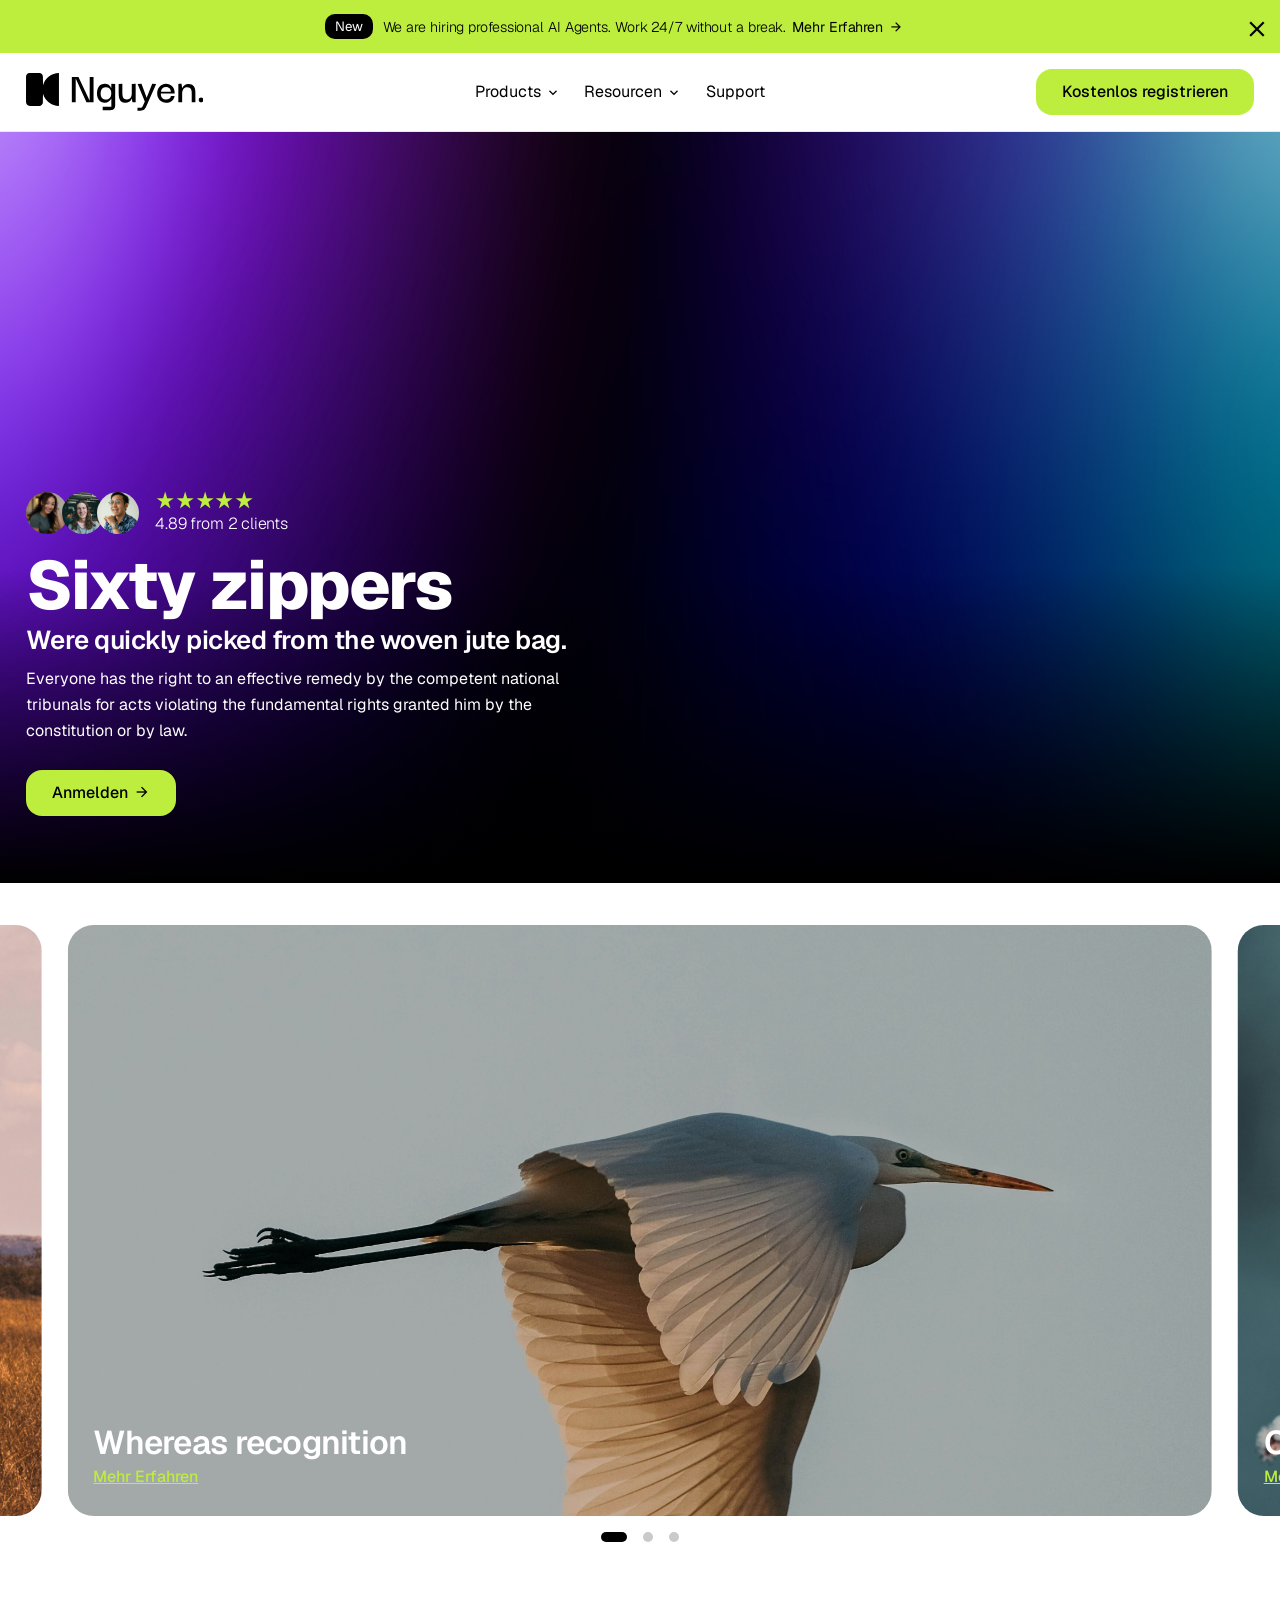
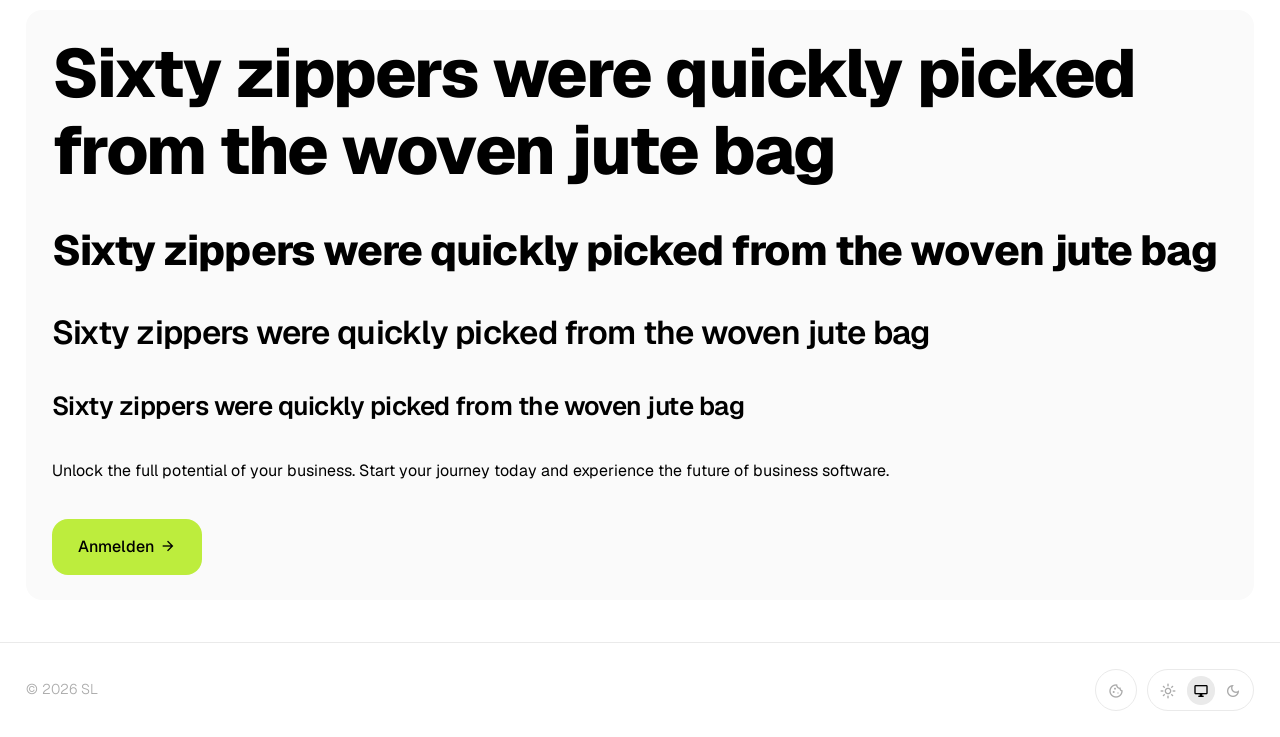
==== index.html @ 89602c0f "Start" ====
<!DOCTYPE html>
<html lang="de">

<head>
    <meta charset="utf-8">
    <meta name="viewport" content="width=device-width, initial-scale=1">
    <title>Test Build IHK</title>
    <link rel="icon" href="favicon.png">
    <link rel="preload" href="fonts/Geist/geist.woff2" as="font" type="font/woff2" crossorigin>
    <link rel="stylesheet" href="css/fonts.css">
    <link rel="stylesheet" href="css/main.v2.css">

    <script src="script/dark-mode.js" defer></script>
    <script src="script/slider.js" defer></script>
    <script src="script/notification-banner.js" defer></script>
    <script src="script/cookie-rest.js" defer></script>
    <script src="script/dropdown-menu.js" defer></script>

    <meta name="description" content="Beschreibung.">
    <meta name="author" content="Sebastian Lindstaedt">
</head>

<body>
    <div class="notification-banner flex items-center justify-center pl-m pr-2xl">
        <div class="notification-banner_inner flex flex-wrap gap-xs justify-start items-center py-s">
            <div class="flex flex-wrap gap-2xs justify-start items-center">
                <span class="new text-white label mr-xs">New</span>
                <span class="subheading text-black weight-300">We are hiring professional AI Agents. Work 24/7
                    without a break.</span>
            </div>
            <span class="notification-banner_cta-close">
                <a class="cta-notification text-black flex gap-xs subheading" href="#">
                    <span class="text-black">Mehr Erfahren</span>
                    <span class="material-symbols-outlined text-black">arrow_forward</span>
                </a>
            </span>
        </div>
        <button class="notification-banner_close" aria-label="Banner schließen">
            <span class="material-symbols-outlined text-black">close</span>
        </button>
    </div>
    <header class="header-container">
        <div class="wrapper">
            <nav class="globalnav-container max-w-content flex justify-space-between items-center py-m">
                <div class="gobalnav-logocontainer">
                    <a class="globalnav-logo" href="#">
                        <svg xmlns="http://www.w3.org/2000/svg" id="uuid-c88bac08-819f-4a51-b132-cc2c45fb077c"
                            viewBox="0 0 1271.89 270.49">
                            <g id="uuid-6b4bb608-ec53-4e6d-bd66-14f7fd17b2ab">
                                <path
                                    d="M121.89,148.32c-1.68,21.07-.45,40.77-.89,61.21-.16,14.45-11.53,26.36-26.34,26.36H26.68C11.54,235.92,0,224.03,0,208.85L.04,26.02C.04,11.69,11.42.05,25.66.05h69.98c13.96.02,24.48,11.22,25.32,24.61l.89,63.18C136.68,35.85,181.81.17,236.07,0v235.84c-53.28-.06-98.94-35-114.18-87.52Z" />
                                <polygon
                                    points="484.1 210 433.37 210.27 356.33 40.03 355.99 210.12 328.52 210.07 328.52 28.18 376.07 28.21 456.34 198.47 456.61 28.31 484.09 28.3 484.1 210" />
                                <path
                                    d="M602.21,266.92h-52.31s-.12-25.18-.12-25.18l62.12-.14-.23-58.34c-9.98,20.76-28.7,32.44-51.24,29.82-22.52-.54-40.82-14.79-47.3-36.59-6.15-20.68-6-43.02.62-63.37,7.11-21.86,25.63-34.14,47.81-35.27,22.61-1.16,41.07,9.27,49.75,31.7l.33-31.66,27.79.14-.02,150.79c0,7.31-1.2,13.99-3.47,20.48-5.03,14.36-19.05,17.62-33.73,17.63ZM608.01,165.95c4.37-13.03,4.11-27.09.08-39.97-5.22-16.64-19.86-24.69-36.65-23.83-14.98.76-27.91,8.12-32.98,23.05-7.78,22.86-3.58,60.24,25.58,64.35,19.25,2.72,37.36-3.87,43.98-23.6Z" />
                                <path
                                    d="M999.69,190.34c18.78,1.33,34.89-4.81,40-25.05l26.17.09c-3.12,21.12-16.45,37.03-35.57,43.99-10.05,3.66-20,4.32-30.72,3.89-22.13-.89-41.44-12.85-50.9-33.21-15.67-33.72-8.54-80.32,27.43-96.68,16.69-7.59,35.68-7.84,52.87-1.36,26.63,10.04,38.42,37.11,37.36,65.15l-99.69.05c-.81,21.3,9.94,41.5,33.06,43.15ZM1039.01,133.9c-.81-9.17-3.45-15.99-8-22.32-6.38-8.21-15.93-11.65-26.34-11.87-21.55-.47-34.39,13.15-37.23,34.23l71.56-.04Z" />
                                <path
                                    d="M852.25,257.04c-11.52,17.67-33.61,12.49-52.95,13.38l-.13-20.95,19.58-.06c7.7-.02,14.25-3.86,17.58-11.07l15.47-33.45-51.64-126.86,27.73-.14,37.26,98.83,39.7-98.75,28.22.02-69.6,158.62c-3.22,7.34-6.77,13.6-11.22,20.42Z" />
                                <path
                                    d="M758.41,77.99l27.78-.07v132.17s-22.81.09-22.81.09l-4.97-27.91c-8.29,21.57-27.05,32.58-49.36,31.18-18.52-1.16-33.83-10.99-39.55-29.4-3.43-11.03-5.19-22.82-5.21-34.76l-.11-71.28,26.57-.11.09,69.92c0,7.31,1.12,14.97,2.86,21.69,3.49,13.5,14.82,19.54,27.96,20,14.07.5,26.68-5.22,31.96-19.11,2.73-7.17,4.68-15.67,4.69-23.7l.09-68.72Z" />
                                <path
                                    d="M1188.25,210.13l-.08-68.2c0-7.95-1.42-16.05-4.06-23.21-6.54-17.71-27.85-19.46-42.02-14.52-16.86,5.87-22.36,26.26-22.38,42.7l-.07,63.28-27.45-.14V78.06s22.86-.11,22.86-.11l4.84,30.61c7.5-18.54,23.02-29.77,42.8-30.49,9.98-.37,19.81.44,28.67,5.41,19.18,10.76,22.99,34.82,23.02,55.48l.12,71.17-26.25.02Z" />
                                <path
                                    d="M1267.13,206c-5.48,5.93-17.52,5.81-23.2.58-7.05-6.5-7.25-20-.33-26.74,5.62-5.47,17.6-5.64,23.23-.14,6.57,6.42,6.82,19.25.3,26.31Z" />
                            </g>
                        </svg>
                    </a>
                </div>
                <div class="globalnav-links">
                    <div>
                        <button>
                            <span>Products</span>
                            <span class="material-symbols-filled">keyboard_arrow_down</span>
                        </button>
                        <button>
                            <span>Resourcen</span>
                            <span class="material-symbols-filled">keyboard_arrow_down</span>
                        </button>
                        <button>
                            <span>Support</span>
                        </button>
                    </div>
                    <div></div>
                    <div></div>
                    <div></div>
                </div>
                <div class="globalnav-ctacontainer">
                    <div></div>
                    <div>
                        <a class="cta-btn text-black" href="">Kostenlos registrieren</a>
                    </div>
                </div>
                <div class="globalnav-mobilnav">
                    <button>
                        <spa class="material-symbols-outlined">dehaze</span>
                    </button>
                </div>
            </nav>
        </div>
    </header>
    <main>
        <section class="w-full" id="hero-container">
            <div class="flex flex-column p-l max-w-content m-auto h-hero justify-end">
                <div class="max-w-div">
                    <div class="review flex items-center gap-m mb-s">
                        <div class="flex">
                            <img src="src/img/review/person1.jpg" alt="person">
                            <img src="src/img/review/person2.jpg" alt="person">
                            <img src="src/img/review/person3.jpg" alt="person">
                        </div>
                        <div class="flex flex-column">
                            <div class="title3 stars" aria-label="5 von 5 Sternen">
                                <span class="material-symbols-filled">star_rate</span>
                                <span class="material-symbols-filled">star_rate</span>
                                <span class="material-symbols-filled">star_rate</span>
                                <span class="material-symbols-filled">star_rate</span>
                                <span class="material-symbols-filled">star_rate</span>
                            </div>
                            <p class="text-white body weight-300 ">4.89 from 2 clients</p>
                        </div>
                    </div>

                    <h1 class="display1 text-white">Sixty zippers</h1>
                    <p class="title2 mb-s text-white">Were quickly picked from the woven jute bag.</p>
                    <p class="mb-l text-white">Everyone has the right to an effective remedy by the competent national
                        tribunals for acts violating the fundamental rights granted him by the constitution or by law.
                    </p>
                    <a class="cta-btn text-black mb-xl" href="kontakt.html">
                        <p>Anmelden</p>
                        <div class="material-symbols-outlined">arrow_forward</div>
                    </a>
                </div>
            </div>
        </section>
        <section>
            <div class="mt-xl">
                <div class="slider">
                    <div class="slider-track flex gap-l">
                        <div class="slider-item max-w-1426 h-content rounded-l flex flex-column items-start justify-end p-l"
                            style="background-image: url(src/bird.jpg)" ;>
                            <p class="title1 text-white">Whereas recognition</p>
                            <a class="cta-link" href="#">Mehr Erfahren</a>
                        </div>
                        <div class="slider-item max-w-1426 h-content rounded-l flex flex-column items-start justify-end p-l"
                            style="background-image: url(src/flower.jpg)" ;>
                            <p class="title1 text-white">Contempt for human</p>
                            <a class="cta-link" href="#">Mehr Erfahren</a>
                        </div>
                        <div class="slider-item max-w-1426 h-content rounded-l flex flex-column items-start justify-end p-l"
                            style="background-image: url(src/img/elephant.jpg)" ;>
                            <p class="title1 text-white">Prohibited in all their forms</p>
                            <a class="cta-link" href="#">Mehr Erfahren</a>
                        </div>
                    </div>
                    <div class="slider-dots"></div>
                </div>
            </div>
        </section>
        <section class="wrapper mt-2xl card h-content p-l grid gap-l mb-xl">

            <h1 class="display1">Sixty zippers were quickly picked from the woven jute bag</h1>
            <h2 class="display2">Sixty zippers were quickly picked from the woven jute bag</h2>
            <h3 class="title1">Sixty zippers were quickly picked from the woven jute bag</h3>
            <h4 class="title2">Sixty zippers were quickly picked from the woven jute bag</h4>
            <p>Unlock the full potential of your business. Start your journey today and experience the future of
                business software.</p>
            <a class="cta-btn text-black" href="#">
                <p class="text-black">Anmelden</p>
                <div class="material-symbols-outlined">arrow_forward</div>
            </a>
        </section>
    </main>
    <footer>
        <div class="wrapper my-l">
            <div class="flex justify-space-between items-center">
                <p>© 2026 SL</p>
                <div class="flex gap-s">
                    <div class="cookie-rest">
                        <button type="button" aria-label="Cookie" class="material-symbols-outlined">cookie</button>
                    </div>
                    <div class="theme-switch" role="group" aria-label="Theme">
                        <button type="button" data-theme="light" aria-pressed="false"
                            class="material-symbols-outlined">light_mode</button>
                        <button type="button" data-theme="system" aria-pressed="true"
                            class="material-symbols-outlined">desktop_windows</button>
                        <button type="button" data-theme="dark" aria-pressed="false"
                            class="material-symbols-outlined">dark_mode</button>
                    </div>
                </div>
            </div>
        </div>
    </footer>
</body>

</html>
---- css/fonts.css ----
@font-face {
    font-family: "Geist";
    src: url("../fonts/Geist/geist.woff2") format("woff2");
    font-weight: 100 900;
    font-style: normal;
    font-display: swap;
}

@font-face {
    font-family: "Geist";
    src: url("../fonts/Geist/geist-italic.woff2") format("woff2");
    font-weight: 100 900;
    font-style: italic;
    font-display: swap;
}

@font-face {
    font-family: "Poppins";
    src: url("../fonts/Poppins/Poppins-Regular.woff2") format("woff2");
    font-weight: 400;
    font-style: normal;
    font-display: swap;
}

@font-face {
    font-family: "Poppins";
    src: url("../fonts/Poppins/Poppins-Bold.woff2") format("woff2");
    font-weight: 800;
    font-style: normal;
    font-display: swap;
}

@font-face {
    font-family: "Baloo2";
    src: url("../fonts/Baloo2/Baloo2-VariableFont_wght.woff2") format("woff2");
    font-weight: 100 900;
    font-style: normal;
    font-display: swap;
}

@font-face {
  font-family: 'Material Symbols Outlined';
  font-style: normal;
  src: url(../fonts/material-design-icons/MaterialSymbolsOutlined[FILL\,GRAD\,opsz\,wght].woff2) format('woff');
}
---- css/main.v2.css ----
@import "base.v2.css";
@import "components.css";

@import "padding.css";
@import "margin.css";
@import "typography.css";
@import "border-radius.css";
@import "gaps.css";

@import "custom.css";

:root {
    color-scheme: light dark;

    --color-text: #000;
    --color-overwrite-white: #fff;
    --color-overwrite-black: #000;
    --color-banner: var(--color-accent);
    --color-text-grey: #aaa;
    --color-bg: #fff;
    --color-border: #eaeaea;
    --color-surface: #fafafa;
    --color-accent: #BDED3D;
    --color-error: #d92323;
    /*--color-icons: #fff;*/

    --font-global: "Geist", system-ui, sans-serif;
    --font-icons: "Material Symbols Outlined", sans-serif;

    interpolate-size: allow-keywords;
}

@media (prefers-color-scheme: dark) {
    :root {
        --color-text: #fff;
        --color-text-grey: #aaa;
        --color-bg: #000;
        --color-border: #343434;
        --color-surface: #121212;
    }
}

:root[data-theme="light"] {
    color-scheme: light;
    --color-text: #000;
    --color-text-grey: #aaa;
    --color-bg: #fff;
    --color-border: #eaeaea;
    --color-surface: #f5f5f5;
}

:root[data-theme="dark"] {
    color-scheme: dark;
    --color-text: #fff;
    --color-text-grey: #aaa;
    --color-bg: #000;
    --color-border: #343434;
    --color-surface: #121212;
}

*,
*::before,
*::after {
    margin: 0;
    padding: 0;
    box-sizing: border-box;
}

html {
    text-size-adjust: 100%;
    font-size: 100%;
    scroll-behavior: smooth;
}

header{
    z-index: 999;
}

body {
    font-family: var(--font-global);
    font-size: 1em;
    font-weight: 400;
    line-height: var(--scale-wholestep);
    background-color: var(--color-bg);
    color: var(--color-text);
}

h1,
h2,
h3,
h4,
h5,
h6,
p,
a {
    color: var(--color-text);
}


a {
    text-decoration: none;
    color: inherit;
}

ul {
    list-style: none;
    list-style-position: inside;
}

li {
    font-size: var(--size-m);
}


img {
    display: block;
    object-fit: cover;
}

form,
button,
input,
label {
    font-family: var(--font-global);
    color: var(--color-text);
    font-size: inherit;
}


input {
    background: var(--color-background-light);
    color: var(--color-font-dark);
    border: 0;
    border-radius: 6px;
    padding: 8px 85px 8px 12px;
}



footer {

    p,
    a,
    li {
        font-size: calc(var(--size-m) / var(--scale-quarterstep));
        font-weight: 300;
        color: var(--color-text-grey);
    }

    a:hover {
        color: var(--color-text);
    }
}

svg.icon path {
    fill: var(--color-text-grey);
}


input,
textarea {
    padding: var(--size-m) var(--size-l);
    border: 1px solid var(--color-border);
    border-radius: var(--size-xs);
}

input::placeholder {
    color: var(--color-text-grey);
}


form {
    input:user-invalid {
        border-color: var(--color-error);
    }

    input:user-invalid+.form-error {
        display: block;
    }

    div:has(> div > input[type="checkbox"]:user-invalid)>.form-error {
        display: block;
    }

    div:has(> div > input[type="checkbox"]:user-invalid)>div>label {
        color: #c62828;
    }

    input[type="checkbox"]+label {
        color: var(--color-text);
        font-size: inherit;
    }

    label {
        color: var(--color-text);
        font-size: calc(var(--size-m) / var(--scale-halfstep));
        margin-left: var(--size-l);

        sup {
            color: var(--color-error);
        }
    }


    a {
        text-decoration: underline;
        font-weight: 500;
    }

    button {
        border: none;
    }

    .form-error {
        display: none;
        color: var(--color-error);

    }

    fieldset {
        border: none;

        legend {
            margin-left: var(--size-l);
        }

        label,
        input {
            margin-left: 0;
            height: fit-content;
            display: flex;
            align-items: center;
        }
    }

    select {
        background-color: inherit;
        color: var(--color-text-grey);
        font-size: inherit;
        padding: var(--size-s) var(--size-xl);
        border: 1px solid var(--color-border);
        border-radius: var(--size-m);
        appearance: none;
        -webkit-appearance: none;
        -moz-appearance: none;
    }

    select:user-valid {
        color: var(--color-text);
    }


}


.select-wrap {
    background-image: url('data:image/svg+xml;utf8,<svg width="24" height="24" viewBox="0 0 24 24" fill="none" xmlns="http://www.w3.org/2000/svg"><path d="M6 9L12 15L18 9" stroke-width="2" stroke-linecap="round" stroke-linejoin="round" stroke="grey"/></svg>');
    background-repeat: no-repeat;
    background-position: right var(--size-l) center;
    background-size: var(--size-l);
}
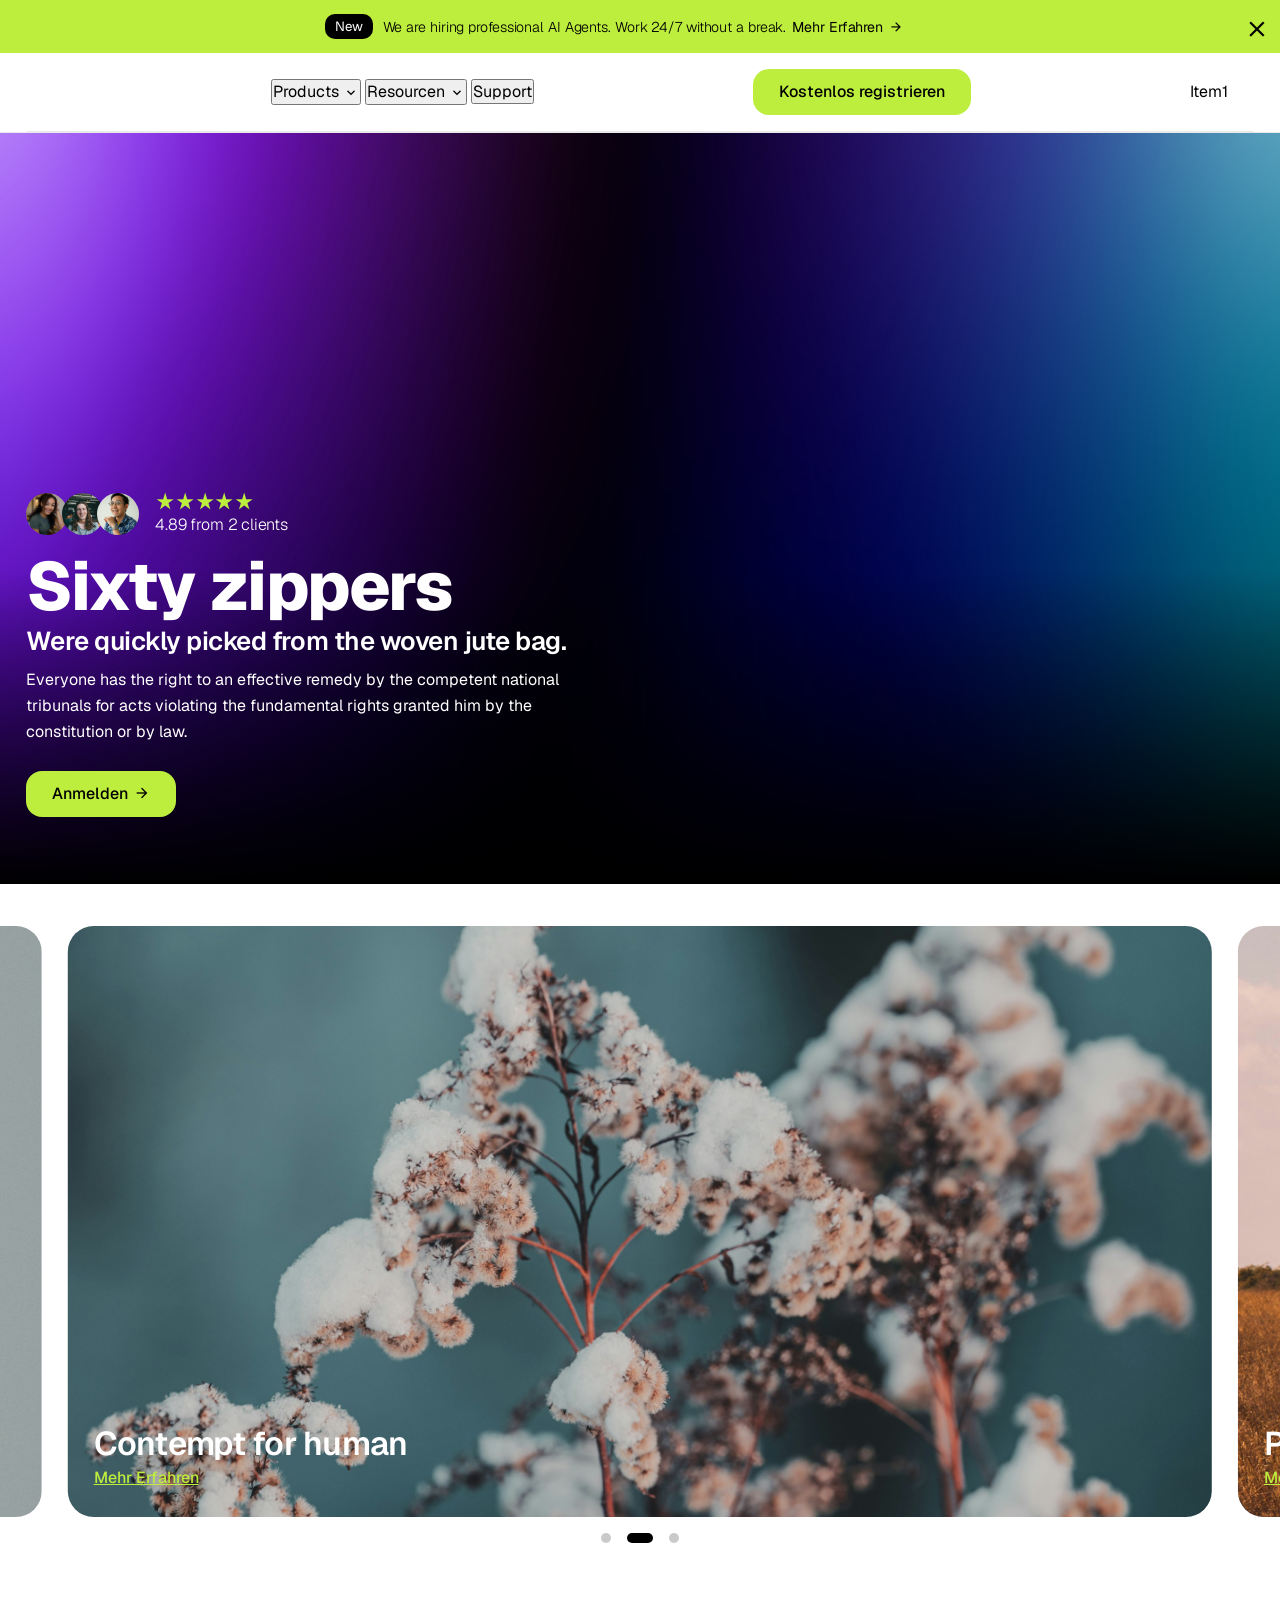
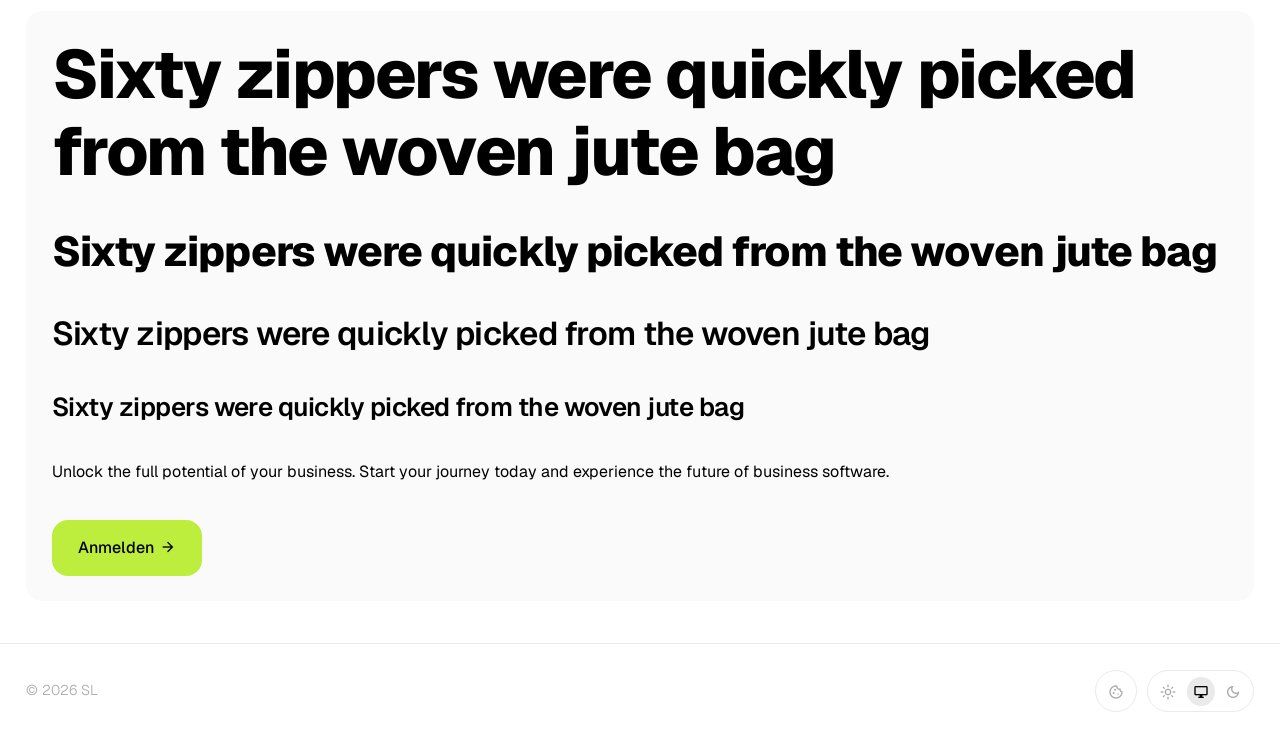
==== commit c4bae45b: "v2" ====
--- a/index.html
+++ b/index.html
@@ -15,6 +15,7 @@
     <script src="script/notification-banner.js" defer></script>
     <script src="script/cookie-rest.js" defer></script>
     <script src="script/dropdown-menu.js" defer></script>
+    <script src="script/mobile-menu.js" defer></script>
 
     <meta name="description" content="Beschreibung.">
     <meta name="author" content="Sebastian Lindstaedt">
@@ -41,7 +42,7 @@
     </div>
     <header class="header-container">
         <div class="wrapper">
-            <nav class="globalnav-container max-w-content flex justify-space-between items-center py-m">
+            <nav class="globalnav globalnav-content globalnav-container max-w-content flex justify-space-between items-center py-m">
                 <div class="gobalnav-logocontainer">
                     <a class="globalnav-logo" href="#">
                         <svg xmlns="http://www.w3.org/2000/svg" id="uuid-c88bac08-819f-4a51-b132-cc2c45fb077c"
@@ -95,6 +96,11 @@
                     <button>
                         <spa class="material-symbols-outlined">dehaze</span>
                     </button>
+                </div>
+                <div class="globalnav-mobilnavmodul">
+                    <div>
+                        <p>Item1</p>
+                    </div>
                 </div>
             </nav>
         </div>
--- a/css/main.v2.css
+++ b/css/main.v2.css
@@ -21,6 +21,7 @@
     --color-border: #eaeaea;
     --color-surface: #fafafa;
     --color-accent: #BDED3D;
+    --color-accent-light: #ebfcbd;
     --color-error: #d92323;
     /*--color-icons: #fff;*/
 
@@ -72,7 +73,7 @@
     scroll-behavior: smooth;
 }
 
-header{
+header {
     z-index: 999;
 }
 
@@ -83,6 +84,7 @@
     line-height: var(--scale-wholestep);
     background-color: var(--color-bg);
     color: var(--color-text);
+    text-wrap: pretty;
 }
 
 h1,
